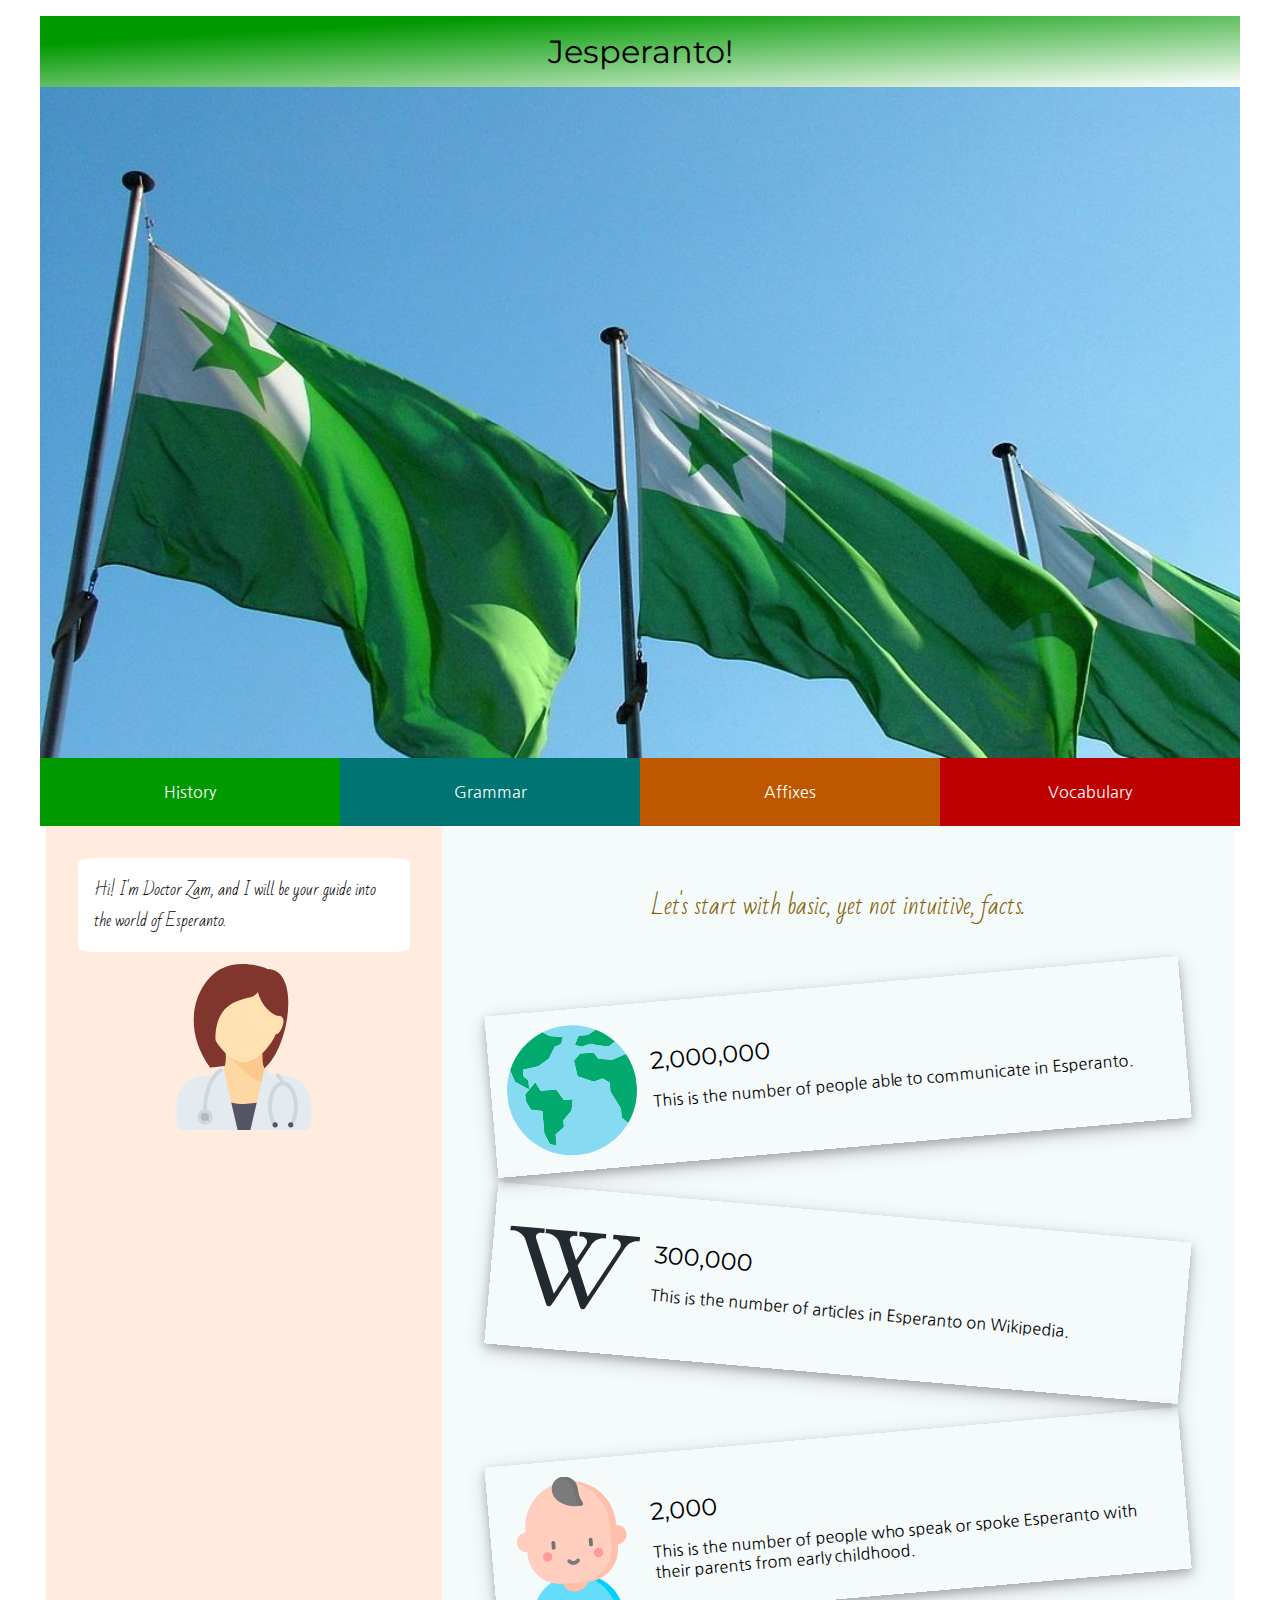
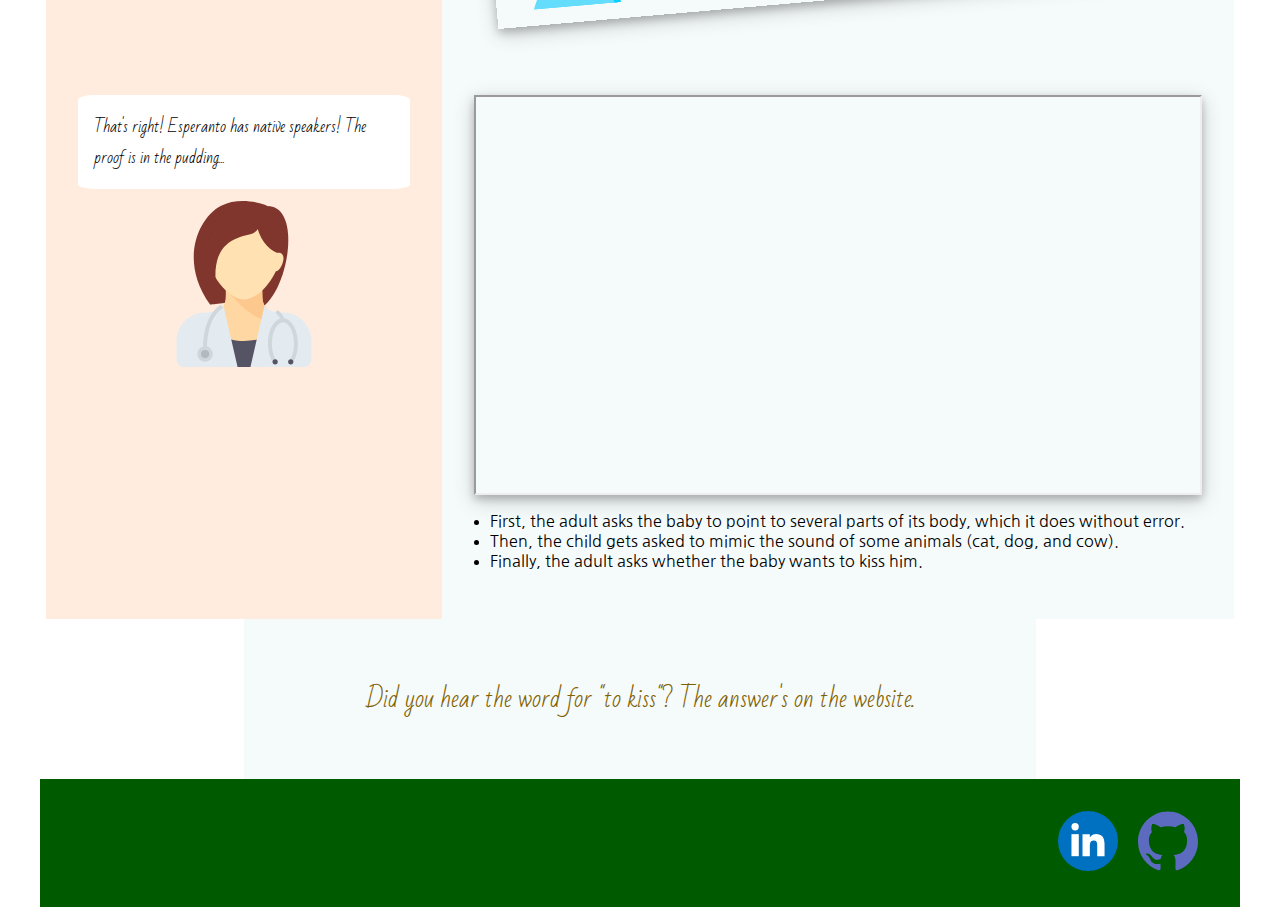
==== history.html @ cda76e1f "Cleaned and organized files." ====
<!DOCTYPE html>
<html lang="en">
<head>
    <meta charset="UTF-8">
    <meta name="viewport" content="width=device-width, initial-scale=1.0">
    <meta name="keywords" content="jesperanto, esperanto, introduction, basics, nutshell, 101, language,
                                   history, grammar, vocabulary, prefixes, suffixes, affixes, 
                                   alexis, van espen">
    <link href="styles/styles_desktop.css" rel="stylesheet" type="text/css">
    <link href="styles/styles_mobile.css" rel="stylesheet" type="text/css">
    
    <title>Jesperanto! Esperanto in a nutshell</title>
</head>
<body>
    <header>
        <img src="images/esperanto_flags_bluesky.jpg" 
             alt="Esperanto flags in a blue sky background">

        <h1>Jesperanto!</h1>

        <nav>
            <a href="history.html">History</a>
            <a href="grammar.html">Grammar</a>
            <a href="affixes.html">Affixes</a>
            <a href="vocabulary.html">Vocabulary</a>
        </nav>
    </header>

    <main>
        <section class="doctor-explains">

            <article class="doctor-zam">
                <p>Hi! I'm Doctor Zam, and I will be your guide into the world of Esperanto.</p>
            </article>

        </section>

        <section class="doctor-slides">

            <article class="message-zam">
                <p>Let's start with basic, yet not intuitive, facts.</p>
            </article>

            <article class="cards-deck-1">
                <div>
                    <img src="images/world.svg">
                    <h2>2,000,000</h2>
                    <p>This is the number of people able to communicate in Esperanto.</p>
                </div>

                <div>
                    <img src="images/wikipedia.svg">
                    <h2>300,000</h2>
                    <p>This is the number of articles in Esperanto on Wikipedia.</p>
                </div>

                <div>
                    <img src="images/baby.svg">
                    <h2>2,000</h2>
                    <p>This is the number of people who speak or spoke Esperanto with their parents from early childhood.</p>
                </div>
            </article>

        </section>

        <section class="doctor-explains">

            <article class="doctor-zam">
                <p>That's right! Esperanto has native speakers! The proof is in the pudding...</p>
            </article>

        </section>

        <section class="doctor-slides">

            <article class="card-video-iframe">
                <iframe src="https://www.youtube-nocookie.com/embed/l0ErKbLL5WQ" allow="encrypted-media">
                    <p>If your browser supported iframes, you'd be able to watch embedded videos!</p>
                </iframe>
                <div>
                    <ul>
                        <li>First, the adult asks the baby to point to several parts of its body, which it does without error.</li>
                        <li>Then, the child gets asked to mimic the sound of some animals (cat, dog, and cow).</li>
                        <li>Finally, the adult asks whether the baby wants to kiss him.</li>
                    </ul>
                </div>
            </article>
            
        </section>

        <section class="doctor-slides">
            <article>
                <p class="message-zam">
                    Did you hear the word for "to kiss"? The answer's on the website.
                </p>                
            </article>
        </section>

    </main>

    <footer>
        <nav>
            <a href="https://www.linkedin.com/in/alexisvanespen/"><img src="images/linkedin.svg"></a>
            <a href="https://github.com/AlexisVanEspen"><img src="images/github.svg"></a>
        </nav>
    </footer>
</body>
</html>
---- styles/styles_desktop.css ----
/*  Jesperanto! Esperanto in a nutshell. 
    Author: Alexis Van Espen.

    –––––––––––-––– MAIN STYLE SHEET : desktop first –––––––––––––––
*/

/*  Google Fonts. */
@import url('https://fonts.googleapis.com/css2?family=Montserrat:wght@400;500;600&display=swap');
@import url('https://fonts.googleapis.com/css2?family=Nanum+Gothic:wght@400;700;800&display=swap');
@import url('https://fonts.googleapis.com/css2?family=Bad+Script&display=swap');

/*  My own :root variables. */
:root {
    --font-family-1: "Nanum Gothic", "Segoe UI", "Helvetica Neue", sans-serif;
    --font-family-2: "Montserrat", "Segoe UI", "Helvetica Neue", sans-serif;
    --font-family-3: "Bad Script", cursive;

    /*  Colour scheme. */
    --colour-01: #009900;
    --colour-02: #37c637;
    --colour-03: #09c109;
    --colour-04: #ffecde;
    --colour-05: #f5fafa;
    --colour-06: #d2ebeb;
    --colour-07: #007373;
    --colour-08: #bf5700;
    --colour-09: #bf0000;
    --colour-10: #7f6000;
    --colour-11: #005b00;
    --colour-12: #f2f2f2;
}

/*  Initialize attributes (namely to anticipate responsive layout). 
    Inspired by, then adapted from, Clarissa Peterson's Responsive Layout course on LinkedIn Learning (https://www.linkedin.com/learning/responsive-layout/). 
*/
html {
    box-sizing: border-box;
    min-height: 100vh;
}
img {
	max-width: 100%;
}
*, *:before, *:after {
	box-sizing: inherit;
    margin: 0;
    padding: 0;
    width: 100%;
}
body {
    font-family: var(--font-family-1);
    width: 1200px;
    margin: 1em auto;
}
h1, h2, h3, h4, h5, h6 {
    font-family: var(--font-family-2);
    font-weight: 400;
}
a {
    color: #fff;
    text-decoration: none;
    display: block;
    text-align: center;
}

/*  –––––––––––-––– HEADER ––––––––––––––– */
header {
    display: grid;
    grid-template-rows: 1fr 10fr 1fr;
    overflow: hidden;
    height: 90vh;
}

/*  –––––––––––-––– HEADER : banner ––––––––––––––– */
header img {
    grid-row: 1 / 4;
    grid-column: 1 / 2;
    animation: header-image 5s;
    animation-fill-mode: backwards; 
    z-index: -1;
}

@keyframes header-image {
    from {
        transform: scale(1.5);
    }
    to {
        transform: scale(1);
    }
}

/*  –––––––––––-––– HEADER : logo ––––––––––––––– */
header h1 {
    grid-row: 1 / 2;
    grid-column: 1 / 2;
    background: linear-gradient(to bottom right, var(--colour-01) 20%, #fff 100%);
    text-align: center;
    padding: 0.5em;
}

/*  –––––––––––-––– HEADER : navigation ––––––––––––––– */
header nav {
    grid-row: 3 / 4;
    grid-column: 1 / 2;
    display: flex;
    flex-flow: row nowrap;
    justify-content: space-between;
}
header nav a {
    padding: 1.5em 1em; 
}
header nav a:nth-child(4n) {
    background-color: var(--colour-09);
}
header nav a:nth-child(4n+1) {
    background-color: var(--colour-01);
}
header nav a:nth-child(4n+2) {
    background-color: var(--colour-07);
}
header nav a:nth-child(4n+3) {
    background-color: var(--colour-08);
}

/*  –––––––––––-––– MAIN ––––––––––––––– */
main {
    display: flex;
    flex-flow: row wrap;
    justify-content: center;
}

/*  –––––––––––-––– MAIN : doctor-explains ––––––––––––––– */
.doctor-explains {
    background-color: var(--colour-04);
    padding: 2em;
    width: 33%;
}

/*  –––––––––––-––– MAIN : doctor-slides ––––––––––––––– */
.doctor-slides {
    background-color: var(--colour-05);
    padding: 2em;
    width: 66%;
}
.doctor-slides > article {
}

/*  –––––––––––-––– FOOTER ––––––––––––––– */
footer {
    background-color: var(--colour-11);
    padding: 2em;
}
footer nav {
    display: flex;
    flex-flow: row nowrap;
    justify-content: flex-end;
}
footer nav a {
    width: 5em;
}
footer nav a img {
    width: 75%;
}

/*  –––––––––––-––– doctor-zam ––––––––––––––– */
.doctor-zam {
    background: url('../images/doctor_zam.svg') no-repeat center bottom;
    background-size: 50%;
    height: 17em;
}
.doctor-zam p {
    font-family: var(--font-family-3);
    background-color: #fff;
    border-radius: 5%;
    padding: 1em;
}

/*  –––––––––––-––– message-zam ––––––––––––––– */
.message-zam {
    color: var(--colour-10);
    font-family: var(--font-family-3);
    text-align: center;
    font-size: 150%;
    padding: 1em;
}

/*  –––––––––––-––– cards-deck-1 ––––––––––––––– */
.cards-deck-1 {
    display: flex;
    flex-flow: row wrap;
    justify-content: center;
}
.cards-deck-1 > div {
    display: grid;
    grid-template-rows: repeat(2, 1fr);
    grid-template-columns: 1fr 4fr;
    grid-template-areas: 
        "picture    title"
        "picture    text"
        ;
    justify-content: space-between;
    align-items: center;
    grid-gap: 1em;
    /*  box-shadow definition taken from w3schools : 
        https://www.w3schools.com/css/tryit.asp?filename=trycss3_box-shadow5 */
    box-shadow: 0 4px 8px 0 rgba(0, 0, 0, 0.2), 0 6px 20px 0 rgba(0, 0, 0, 0.19);
    padding: 1em;
    margin: 2em 1em;
}
.cards-deck-1 > div img {
    grid-area: picture;
}
.cards-deck-1 > div h2 {
    grid-area: title;
    align-self: flex-end;
}
.cards-deck-1 > div p {
    grid-area: text;
    align-self: flex-start;
}
.cards-deck-1 > div:nth-child(odd) {
    transform: rotate(-5deg);
}
.cards-deck-1 > div:nth-child(even) {
    transform: rotate(5deg);
}

/*  –––––––––––-––– card-video-iframe ––––––––––––––– */
.card-video-iframe {
    display: flex;
    flex-flow: column wrap;
    justify-content: space-between;
}
.card-video-iframe iframe {
    /*  box-shadow definition taken from w3schools : 
    https://www.w3schools.com/css/tryit.asp?filename=trycss3_box-shadow5 */
    box-shadow: 0 4px 8px 0 rgba(0, 0, 0, 0.2), 0 6px 20px 0 rgba(0, 0, 0, 0.19);
    height: 25em;
}
.card-video-iframe div {
    padding: 1em;
}
---- styles/styles_mobile.css ----
/*  Jesperanto! Esperanto in a nutshell. 
    Author: Alexis Van Espen.

    –––––––––––-––– RESPONSIVENESS : mobile –––––––––––––––
    Load styles_desktop.css first.
*/

@media screen and (max-width: 768px) {

}
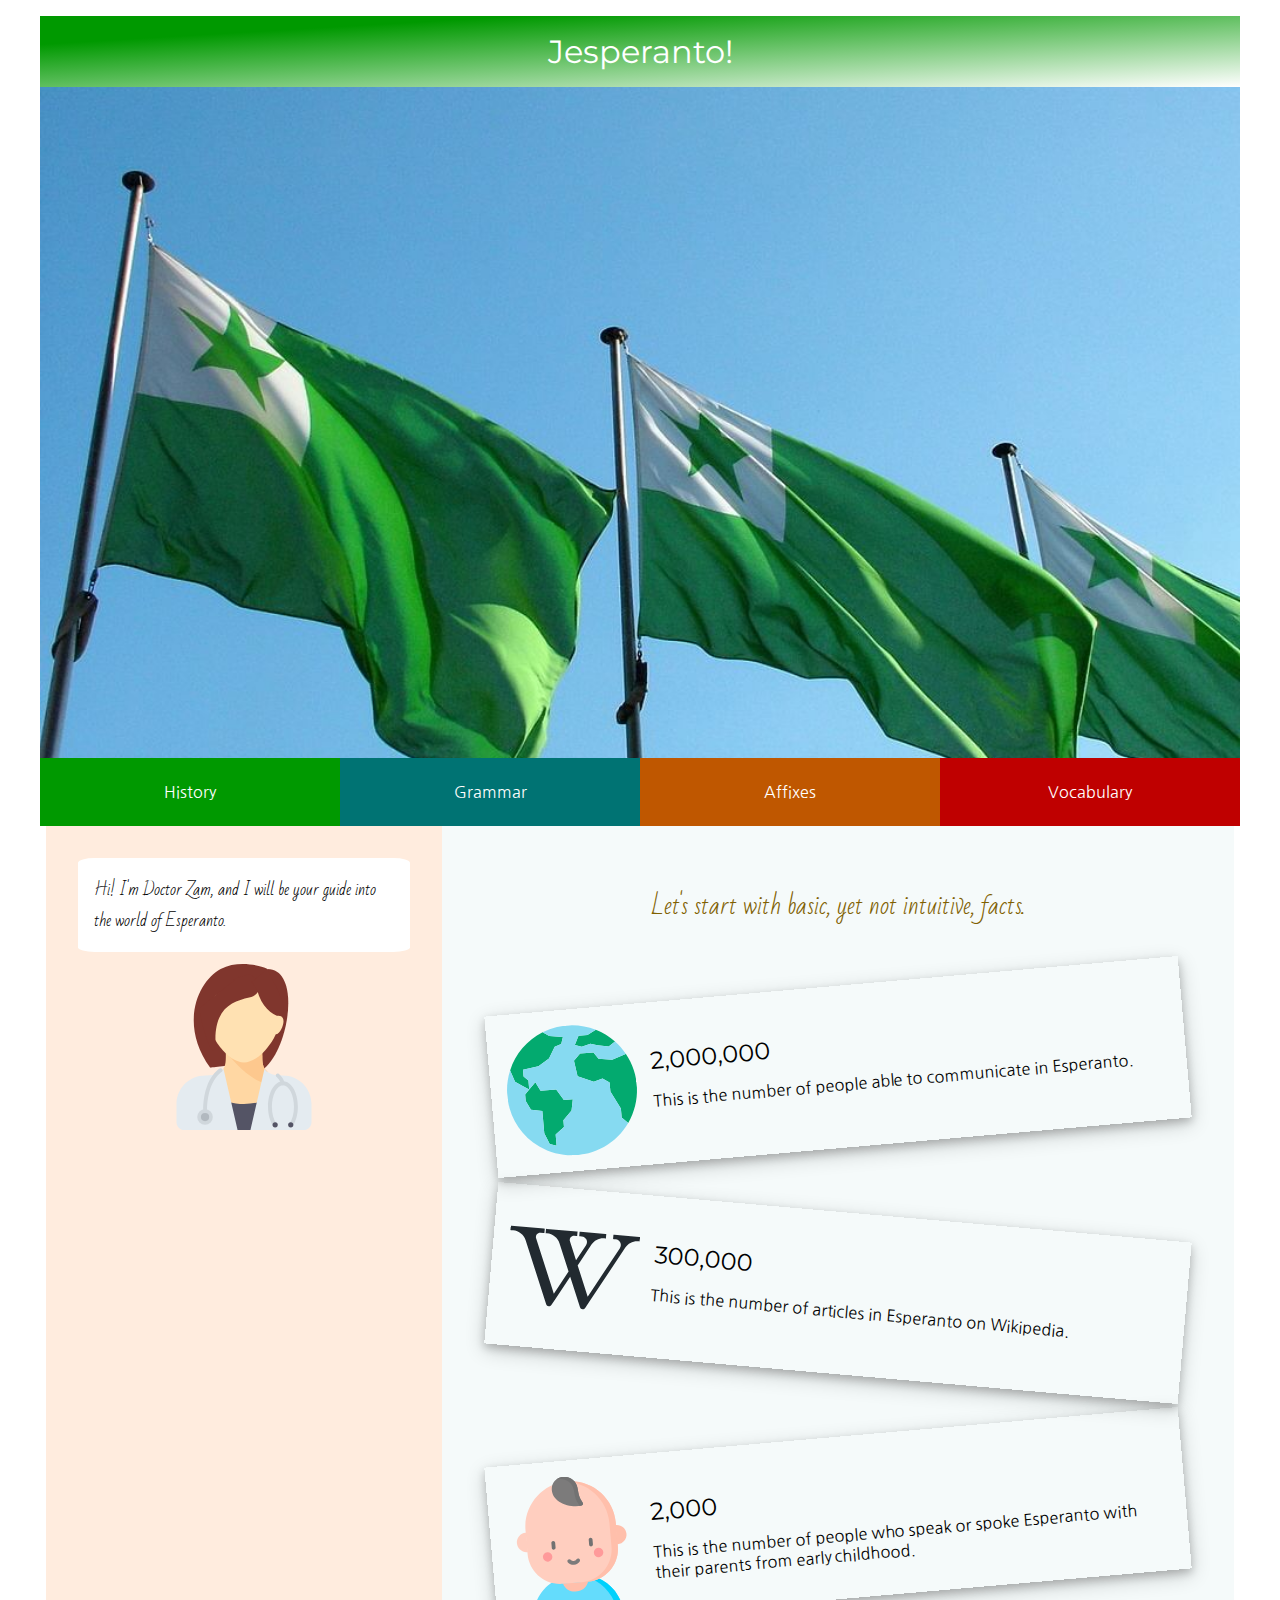
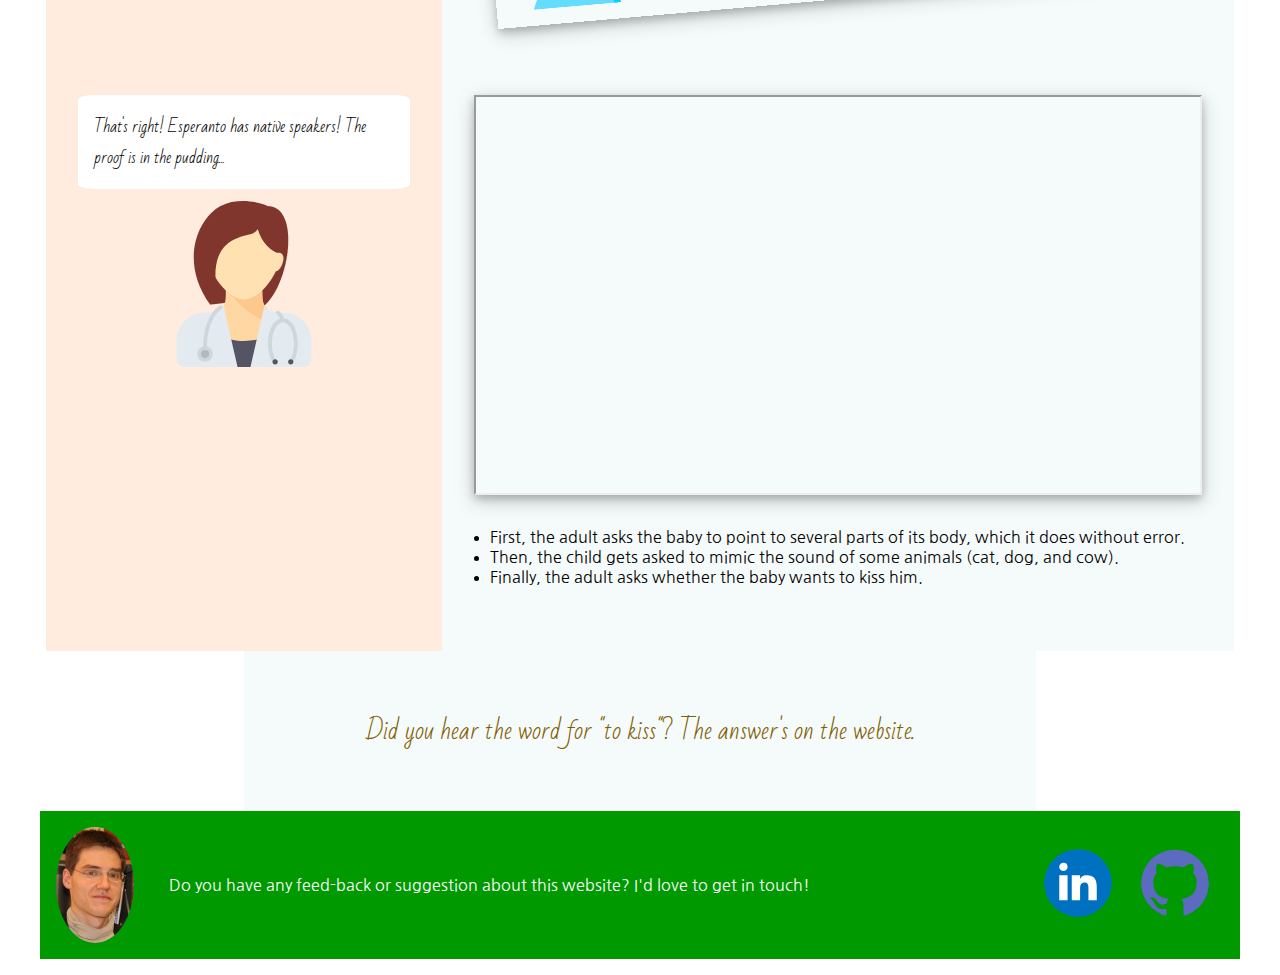
==== commit 953e1eca: "Fixed the footer and the link to index.html; added history.html." ====
--- a/history.html
+++ b/history.html
@@ -13,17 +13,17 @@
 </head>
 <body>
     <header>
-        <img src="images/esperanto_flags_bluesky.jpg" 
-             alt="Esperanto flags in a blue sky background">
+            <img src="images/esperanto_flags_bluesky.jpg" 
+                 alt="Esperanto flags in a blue sky background">
 
-        <h1>Jesperanto!</h1>
-
-        <nav>
-            <a href="history.html">History</a>
-            <a href="grammar.html">Grammar</a>
-            <a href="affixes.html">Affixes</a>
-            <a href="vocabulary.html">Vocabulary</a>
-        </nav>
+            <h1><a href="index.html">Jesperanto!</a></h1>
+            
+            <nav>
+                <a href="history.html">History</a>
+                <a href="grammar.html">Grammar</a>
+                <a href="affixes.html">Affixes</a>
+                <a href="vocabulary.html">Vocabulary</a>
+            </nav>
     </header>
 
     <main>
@@ -99,10 +99,10 @@
     </main>
 
     <footer>
-        <nav>
-            <a href="https://www.linkedin.com/in/alexisvanespen/"><img src="images/linkedin.svg"></a>
-            <a href="https://github.com/AlexisVanEspen"><img src="images/github.svg"></a>
-        </nav>
+        <img src="images/alexis_vanespen.png">
+        <p>Do you have any feed-back or suggestion about this website? I'd love to get in touch!</p>
+        <a href="https://www.linkedin.com/in/alexisvanespen/"><img src="images/linkedin.svg"></a>
+        <a href="https://github.com/AlexisVanEspen"><img src="images/github.svg"></a>
     </footer>
 </body>
 </html>--- a/styles/styles_desktop.css
+++ b/styles/styles_desktop.css
@@ -146,19 +146,23 @@
 
 /*  –––––––––––-––– FOOTER ––––––––––––––– */
 footer {
-    background-color: var(--colour-11);
-    padding: 2em;
-}
-footer nav {
-    display: flex;
-    flex-flow: row nowrap;
-    justify-content: flex-end;
-}
-footer nav a {
-    width: 5em;
-}
-footer nav a img {
-    width: 75%;
+    display: grid;
+    grid-template-columns: 1fr 9fr 1fr 1fr;
+    justify-content: center;
+    align-items: center;
+    background-color: var(--colour-01);
+    color: #fff;
+    padding: 1em;
+}
+footer p {
+    padding: 1em;
+}
+footer img {
+    border-radius: 50%;
+    width: 80%;
+}
+footer a img {
+    width: 70%;
 }
 
 /*  –––––––––––-––– doctor-zam ––––––––––––––– */
@@ -237,5 +241,5 @@
     height: 25em;
 }
 .card-video-iframe div {
-    padding: 1em;
-}
+    padding: 2em 1em;
+}
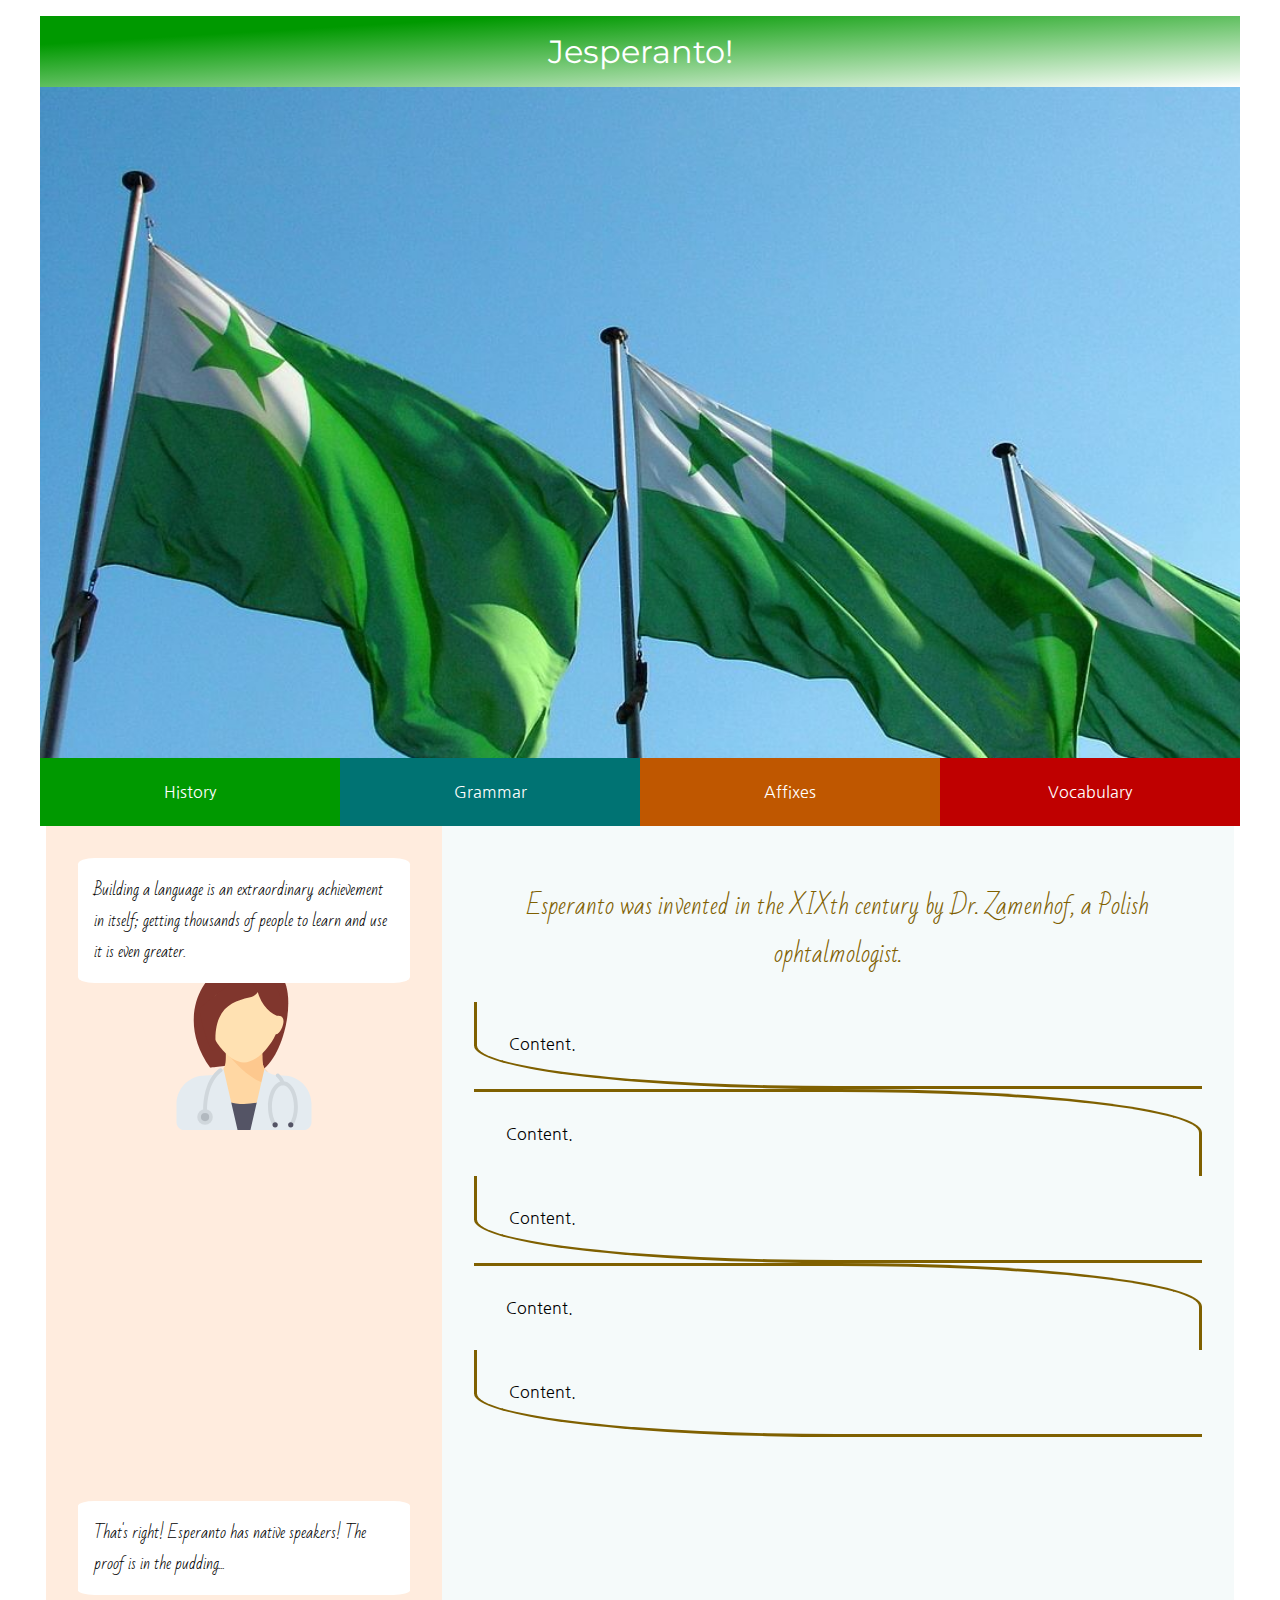
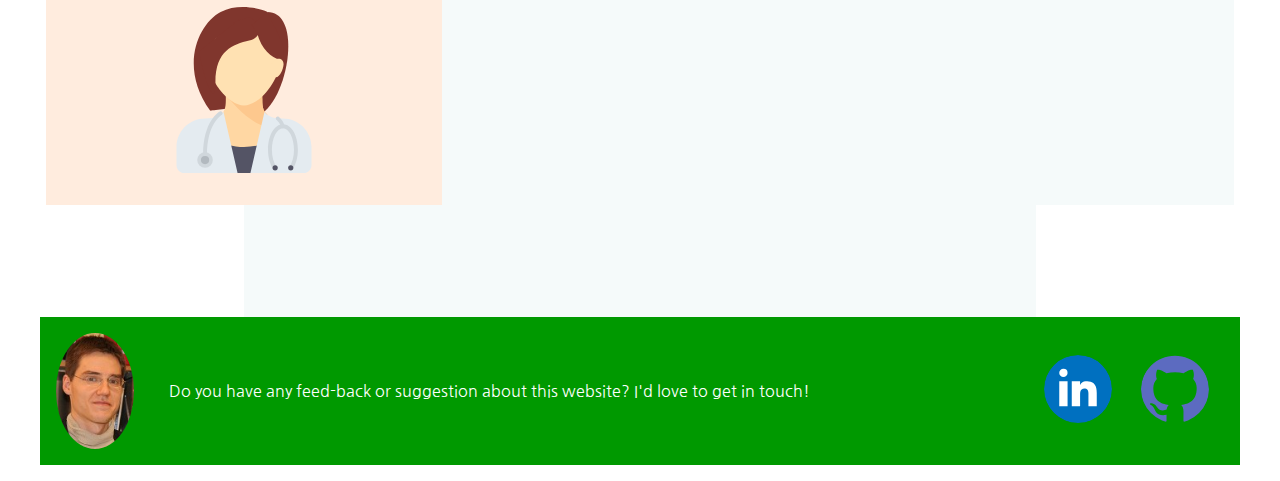
==== commit e861fcac: "Started the timeline of history.html." ====
--- a/history.html
+++ b/history.html
@@ -30,7 +30,8 @@
         <section class="doctor-explains">
 
             <article class="doctor-zam">
-                <p>Hi! I'm Doctor Zam, and I will be your guide into the world of Esperanto.</p>
+                <p>Building a language is an extraordinary achievement in itself; 
+                   getting thousands of people to learn and use it is even greater.</p>
             </article>
 
         </section>
@@ -38,26 +39,30 @@
         <section class="doctor-slides">
 
             <article class="message-zam">
-                <p>Let's start with basic, yet not intuitive, facts.</p>
+                <p>Esperanto was invented in the XIXth century by Dr. Zamenhof, a Polish ophtalmologist.</p>
             </article>
 
-            <article class="cards-deck-1">
+            <article class="timeline">
                 <div>
-                    <img src="images/world.svg">
-                    <h2>2,000,000</h2>
-                    <p>This is the number of people able to communicate in Esperanto.</p>
+                    Content.
+
                 </div>
 
                 <div>
-                    <img src="images/wikipedia.svg">
-                    <h2>300,000</h2>
-                    <p>This is the number of articles in Esperanto on Wikipedia.</p>
+                    Content.
+
                 </div>
 
                 <div>
-                    <img src="images/baby.svg">
-                    <h2>2,000</h2>
-                    <p>This is the number of people who speak or spoke Esperanto with their parents from early childhood.</p>
+                    Content.
+                </div>
+
+                <div>
+                    Content.
+                </div>
+
+                <div>
+                    Content.
                 </div>
             </article>
 
@@ -73,17 +78,8 @@
 
         <section class="doctor-slides">
 
-            <article class="card-video-iframe">
-                <iframe src="https://www.youtube-nocookie.com/embed/l0ErKbLL5WQ" allow="encrypted-media">
-                    <p>If your browser supported iframes, you'd be able to watch embedded videos!</p>
-                </iframe>
-                <div>
-                    <ul>
-                        <li>First, the adult asks the baby to point to several parts of its body, which it does without error.</li>
-                        <li>Then, the child gets asked to mimic the sound of some animals (cat, dog, and cow).</li>
-                        <li>Finally, the adult asks whether the baby wants to kiss him.</li>
-                    </ul>
-                </div>
+            <article class="">
+                
             </article>
             
         </section>
@@ -91,7 +87,7 @@
         <section class="doctor-slides">
             <article>
                 <p class="message-zam">
-                    Did you hear the word for "to kiss"? The answer's on the website.
+                    
                 </p>                
             </article>
         </section>
--- a/styles/styles_desktop.css
+++ b/styles/styles_desktop.css
@@ -243,3 +243,22 @@
 .card-video-iframe div {
     padding: 2em 1em;
 }
+
+/*  –––––––––––-––– timeline ––––––––––––––– */
+.timeline {
+
+}
+.timeline > div {
+    border-radius: 0 50%;
+    padding: 2em;
+    border: 3px solid var(--colour-10);
+}
+.timeline > div:nth-of-type(odd) {
+    border-top: 0;
+    border-right: 0;
+}
+.timeline > div:nth-of-type(even) {
+    border-bottom: 0;
+    border-left: 0;
+
+}
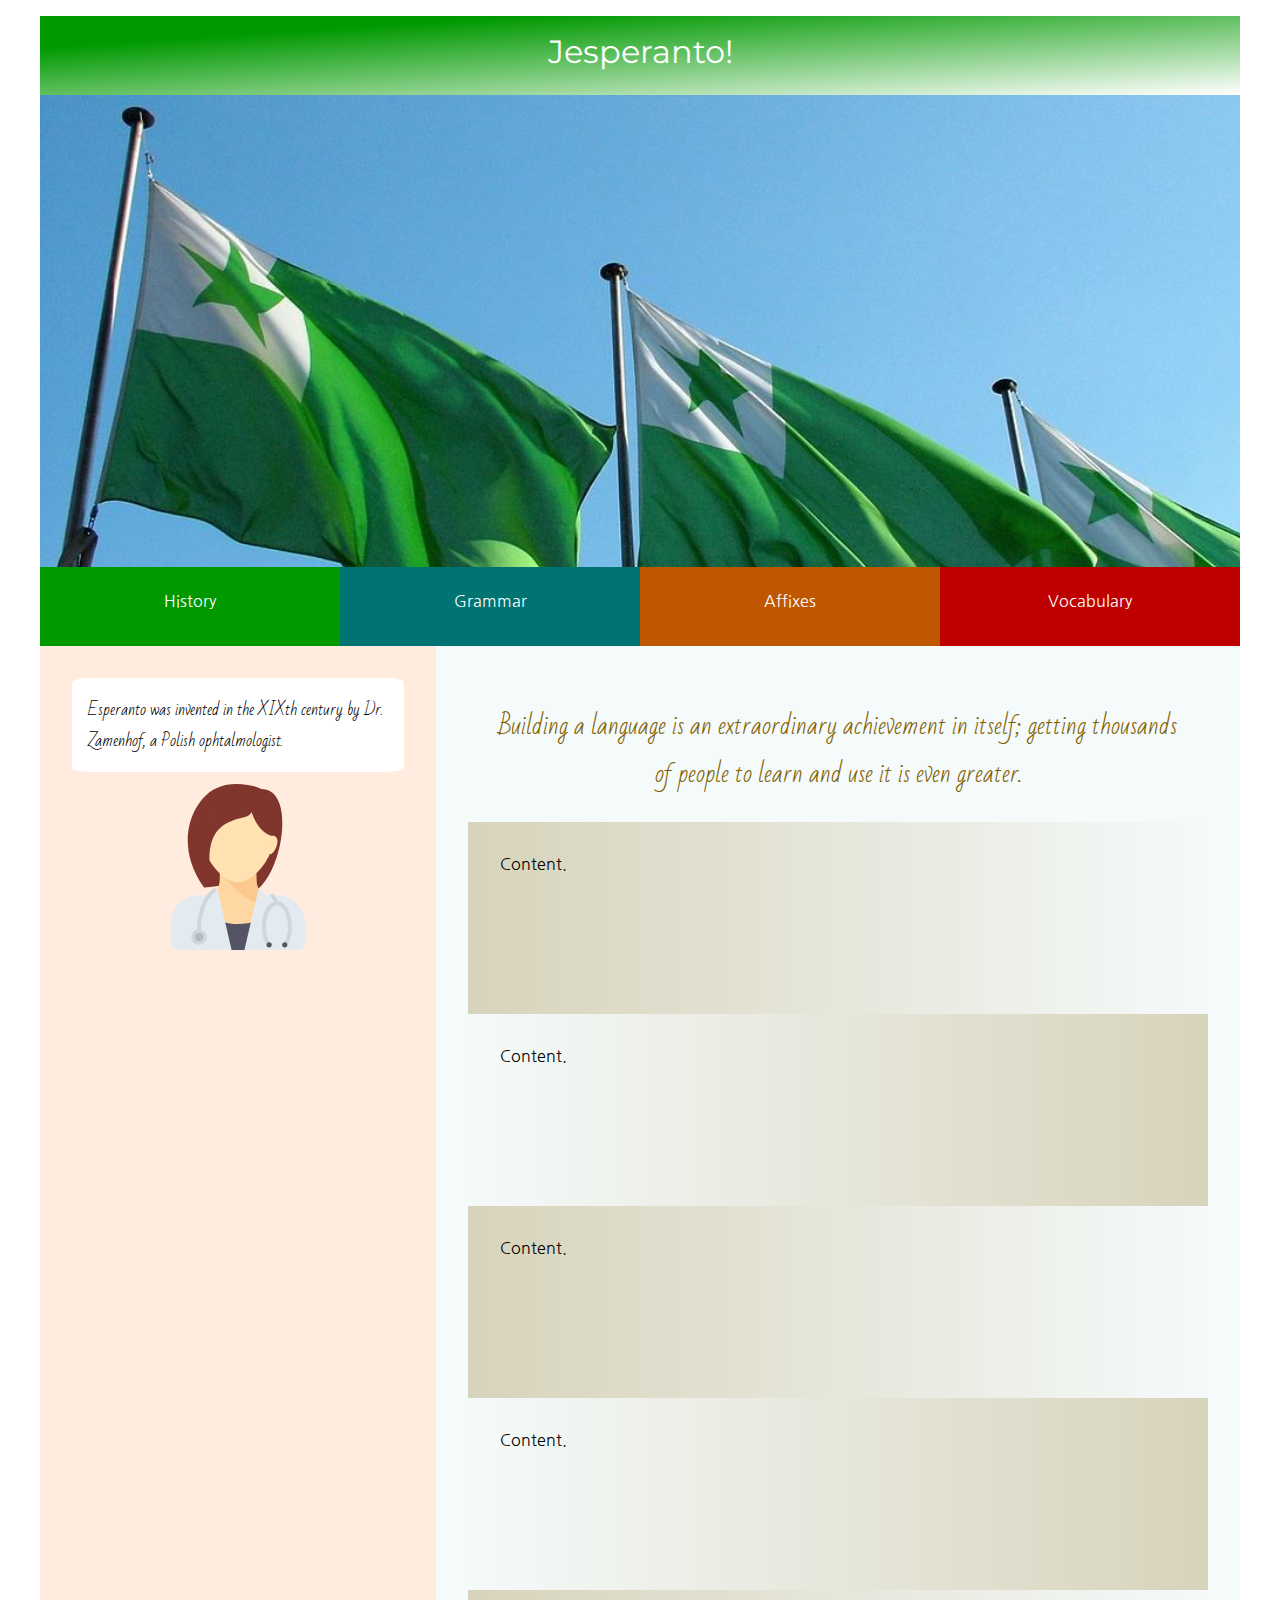
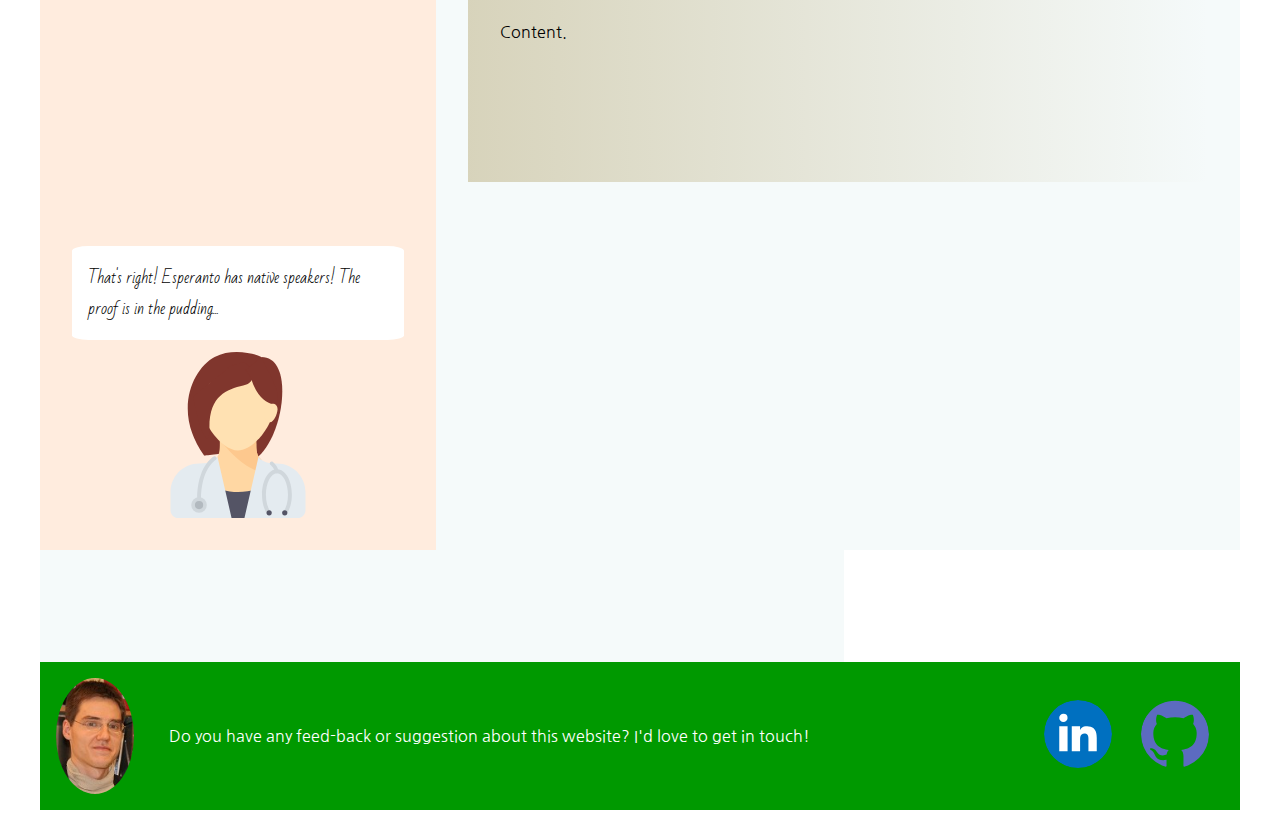
==== commit ed48e93a: "Created the outline of the timeline. Added new :root variables for gradients." ====
--- a/history.html
+++ b/history.html
@@ -30,8 +30,7 @@
         <section class="doctor-explains">
 
             <article class="doctor-zam">
-                <p>Building a language is an extraordinary achievement in itself; 
-                   getting thousands of people to learn and use it is even greater.</p>
+                <p>Esperanto was invented in the XIXth century by Dr. Zamenhof, a Polish ophtalmologist.</p>
             </article>
 
         </section>
@@ -39,7 +38,8 @@
         <section class="doctor-slides">
 
             <article class="message-zam">
-                <p>Esperanto was invented in the XIXth century by Dr. Zamenhof, a Polish ophtalmologist.</p>
+                <p>Building a language is an extraordinary achievement in itself; 
+                   getting thousands of people to learn and use it is even greater.</p>
             </article>
 
             <article class="timeline">
--- a/styles/styles_desktop.css
+++ b/styles/styles_desktop.css
@@ -28,10 +28,13 @@
     --colour-10: #7f6000;
     --colour-11: #005b00;
     --colour-12: #f2f2f2;
-}
-
-/*  Initialize attributes (namely to anticipate responsive layout). 
-    Inspired by, then adapted from, Clarissa Peterson's Responsive Layout course on LinkedIn Learning (https://www.linkedin.com/learning/responsive-layout/). 
+
+    /*  Colour scheme : gradients (b means begin) */
+    --colour-10-grad-1b: rgba(127, 96, 0, 0.25);
+}
+
+/*  Initialize attributes. 
+    Adapted from Clarissa Peterson's Responsive Layout course on LinkedIn Learning. 
 */
 html {
     box-sizing: border-box;
@@ -65,8 +68,13 @@
 /*  –––––––––––-––– HEADER ––––––––––––––– */
 header {
     display: grid;
+    grid-template-rows: 1fr 6fr 1fr;
+    overflow: hidden;
+    height: 70vh;
+}
+header#homepage {
+    display: grid;
     grid-template-rows: 1fr 10fr 1fr;
-    overflow: hidden;
     height: 90vh;
 }
 
@@ -74,17 +82,20 @@
 header img {
     grid-row: 1 / 4;
     grid-column: 1 / 2;
+    z-index: -1;
+    transform: translateY(-4em);
+}
+header#homepage img {
     animation: header-image 5s;
     animation-fill-mode: backwards; 
-    z-index: -1;
-}
-
+}
 @keyframes header-image {
     from {
         transform: scale(1.5);
     }
     to {
         transform: scale(1);
+        transform: translateY(-4em);
     }
 }
 
@@ -121,11 +132,32 @@
     background-color: var(--colour-08);
 }
 
+/*  –––––––––––-––– FOOTER ––––––––––––––– */
+footer {
+    display: grid;
+    grid-template-columns: 1fr 9fr 1fr 1fr;
+    justify-content: center;
+    align-items: center;
+    background-color: var(--colour-01);
+    color: #fff;
+    padding: 1em;
+}
+footer p {
+    padding: 1em;
+}
+footer img {
+    border-radius: 50%;
+    width: 80%;
+}
+footer a img {
+    width: 70%;
+}
+
 /*  –––––––––––-––– MAIN ––––––––––––––– */
 main {
     display: flex;
     flex-flow: row wrap;
-    justify-content: center;
+    justify-content: space-between;
 }
 
 /*  –––––––––––-––– MAIN : doctor-explains ––––––––––––––– */
@@ -139,30 +171,7 @@
 .doctor-slides {
     background-color: var(--colour-05);
     padding: 2em;
-    width: 66%;
-}
-.doctor-slides > article {
-}
-
-/*  –––––––––––-––– FOOTER ––––––––––––––– */
-footer {
-    display: grid;
-    grid-template-columns: 1fr 9fr 1fr 1fr;
-    justify-content: center;
-    align-items: center;
-    background-color: var(--colour-01);
-    color: #fff;
-    padding: 1em;
-}
-footer p {
-    padding: 1em;
-}
-footer img {
-    border-radius: 50%;
-    width: 80%;
-}
-footer a img {
-    width: 70%;
+    width: 67%;
 }
 
 /*  –––––––––––-––– doctor-zam ––––––––––––––– */
@@ -249,16 +258,12 @@
 
 }
 .timeline > div {
-    border-radius: 0 50%;
+    min-height: 12em;
     padding: 2em;
-    border: 3px solid var(--colour-10);
 }
 .timeline > div:nth-of-type(odd) {
-    border-top: 0;
-    border-right: 0;
+    background: linear-gradient(to right, var(--colour-10-grad-1b), var(--colour-05));
 }
 .timeline > div:nth-of-type(even) {
-    border-bottom: 0;
-    border-left: 0;
-
-}
+    background: linear-gradient(to left, var(--colour-10-grad-1b), var(--colour-05));
+}
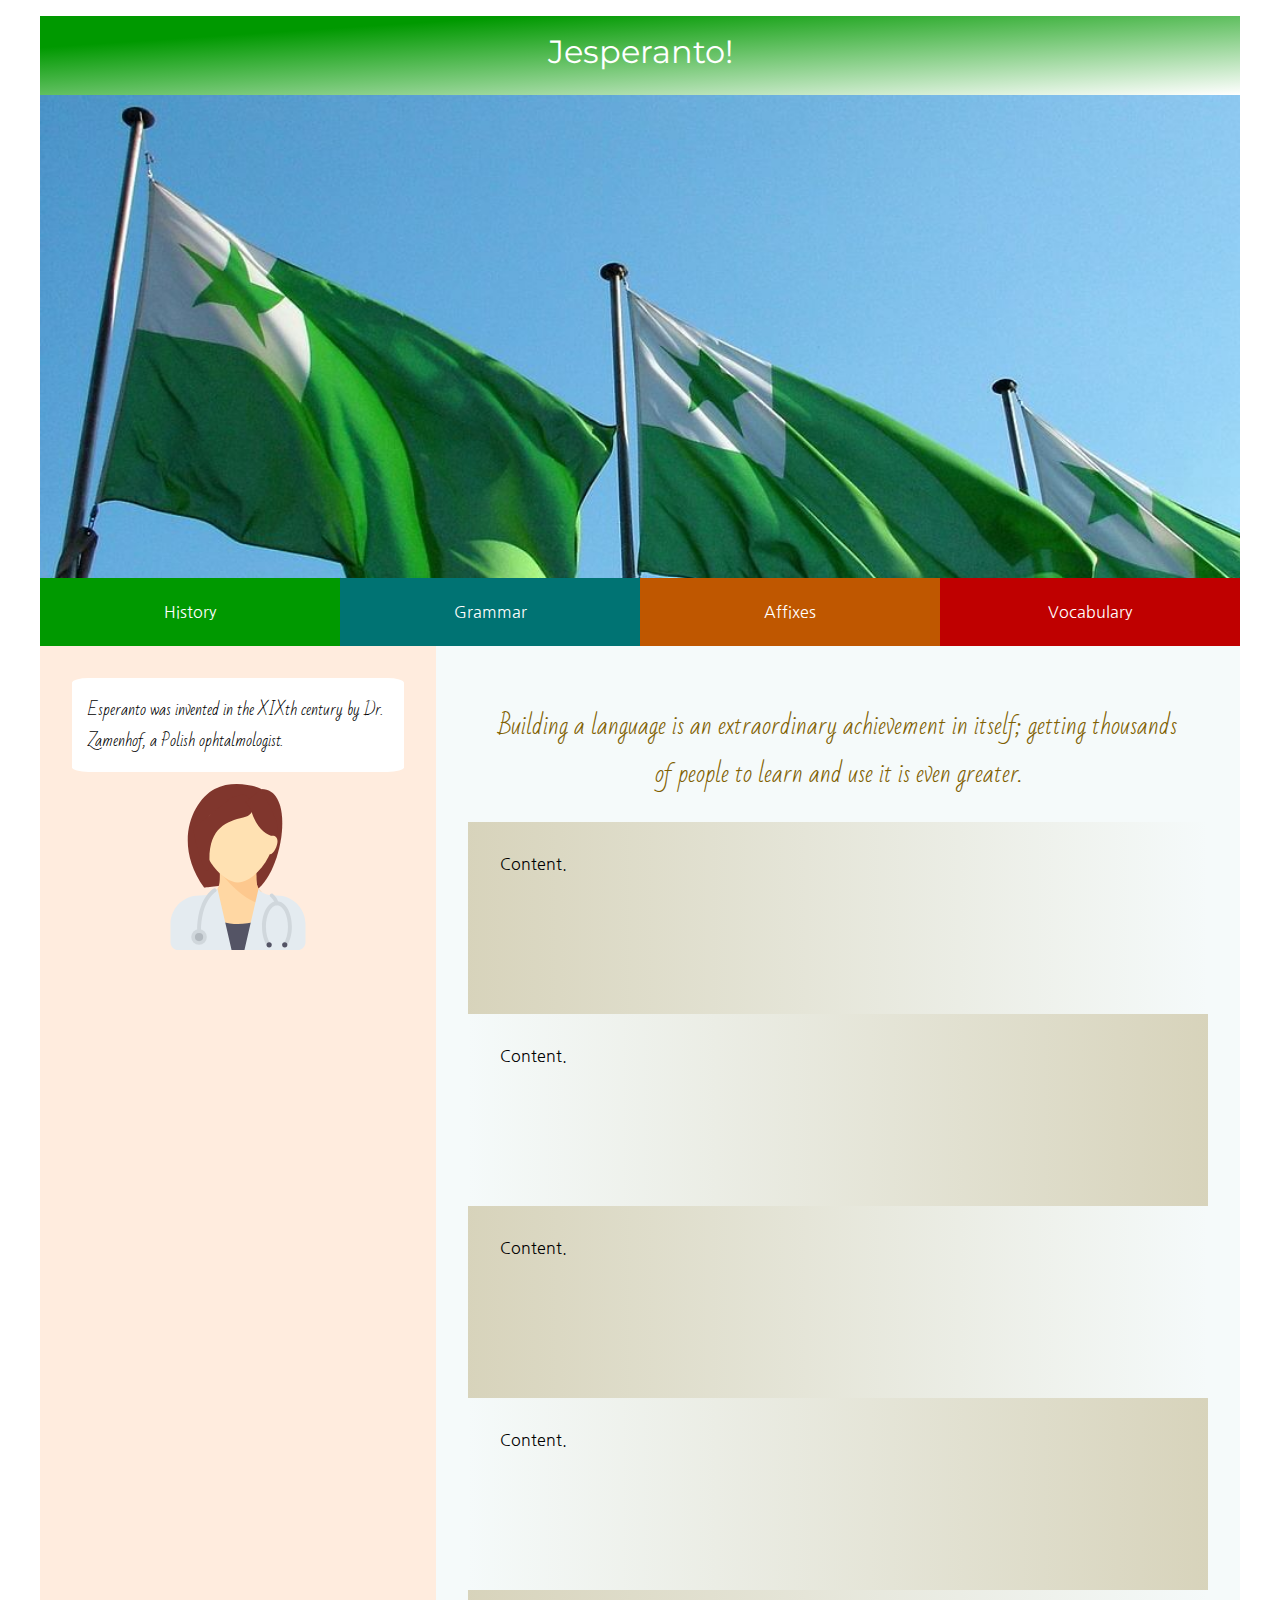
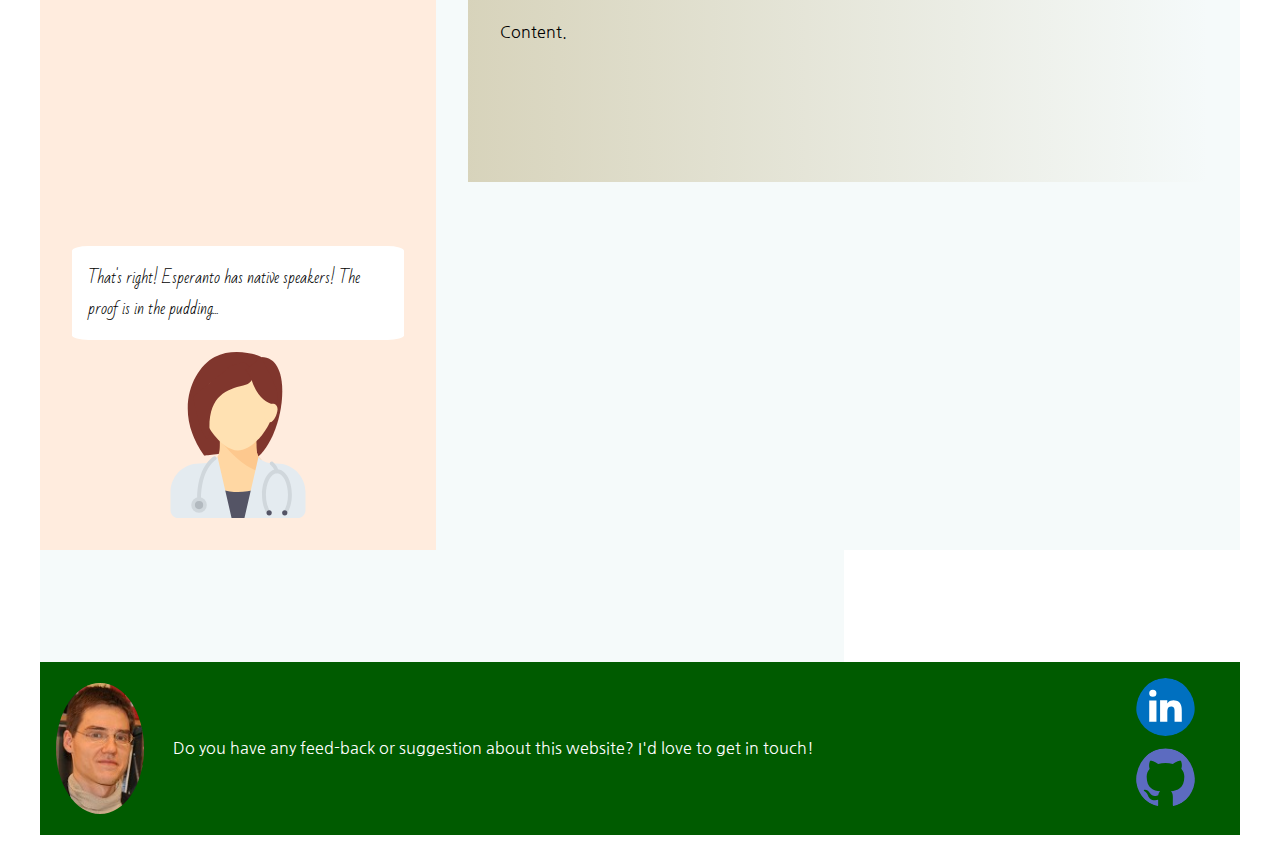
==== commit ea629bd3: "FIX: footer: alignment of social media icons." ====
--- a/history.html
+++ b/history.html
@@ -97,8 +97,10 @@
     <footer>
         <img src="images/alexis_vanespen.png">
         <p>Do you have any feed-back or suggestion about this website? I'd love to get in touch!</p>
-        <a href="https://www.linkedin.com/in/alexisvanespen/"><img src="images/linkedin.svg"></a>
-        <a href="https://github.com/AlexisVanEspen"><img src="images/github.svg"></a>
+        <div>
+            <a href="https://www.linkedin.com/in/alexisvanespen/"><img src="images/linkedin.svg"></a>
+            <a href="https://github.com/AlexisVanEspen"><img src="images/github.svg"></a>
+        </div>
     </footer>
 </body>
 </html>--- a/styles/styles_desktop.css
+++ b/styles/styles_desktop.css
@@ -115,9 +115,10 @@
     display: flex;
     flex-flow: row nowrap;
     justify-content: space-between;
+    align-items: flex-end;
 }
 header nav a {
-    padding: 1.5em 1em; 
+    padding: 1.5em 1em;
 }
 header nav a:nth-child(4n) {
     background-color: var(--colour-09);
@@ -135,22 +136,24 @@
 /*  –––––––––––-––– FOOTER ––––––––––––––– */
 footer {
     display: grid;
-    grid-template-columns: 1fr 9fr 1fr 1fr;
-    justify-content: center;
+    grid-template-columns: 1fr 8fr 1fr;
+    justify-content: space-between;
     align-items: center;
-    background-color: var(--colour-01);
+    background-color: var(--colour-11);
     color: #fff;
-    padding: 1em;
-}
-footer p {
     padding: 1em;
 }
 footer img {
     border-radius: 50%;
-    width: 80%;
-}
-footer a img {
-    width: 70%;
+    width: 75%;
+}
+footer div {
+    display: flex;
+    flex-flow: row wrap;
+}
+footer div img {
+    padding-bottom: 0.5em;
+    width: 50%;
 }
 
 /*  –––––––––––-––– MAIN ––––––––––––––– */
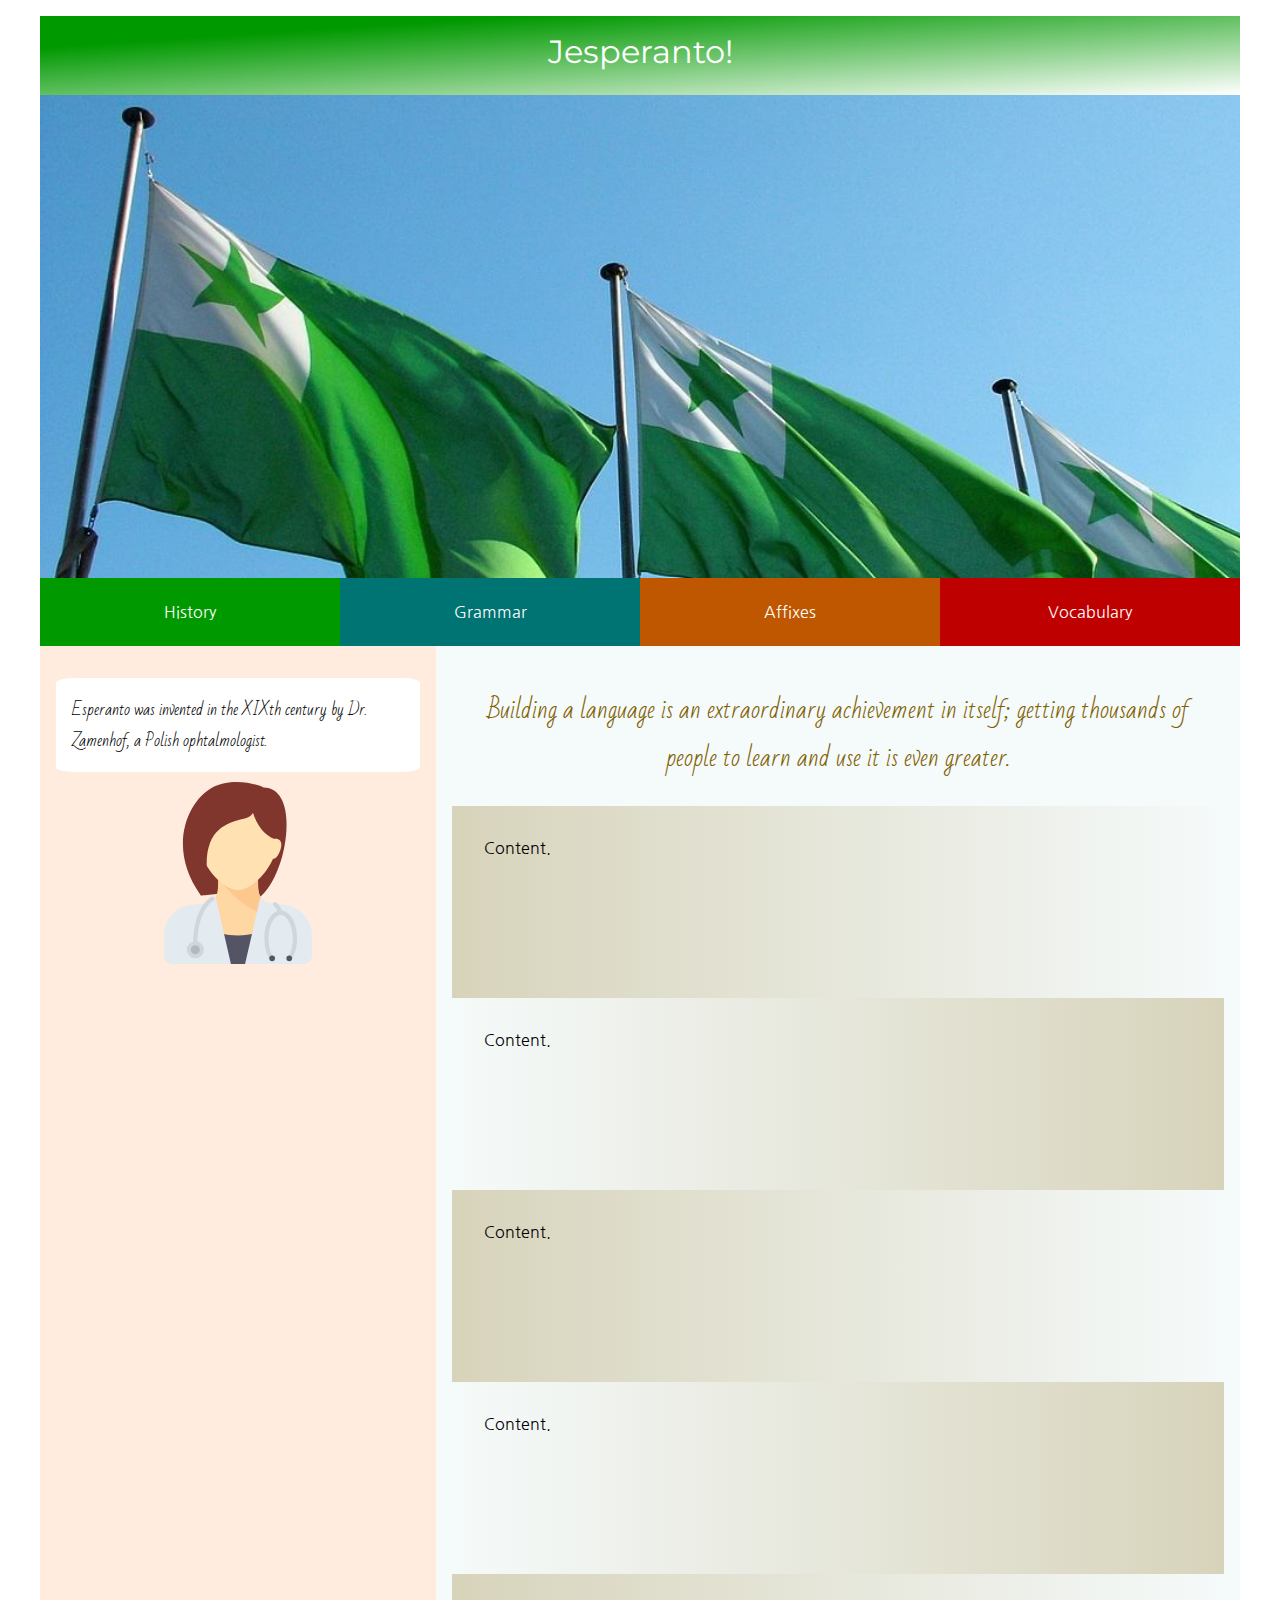
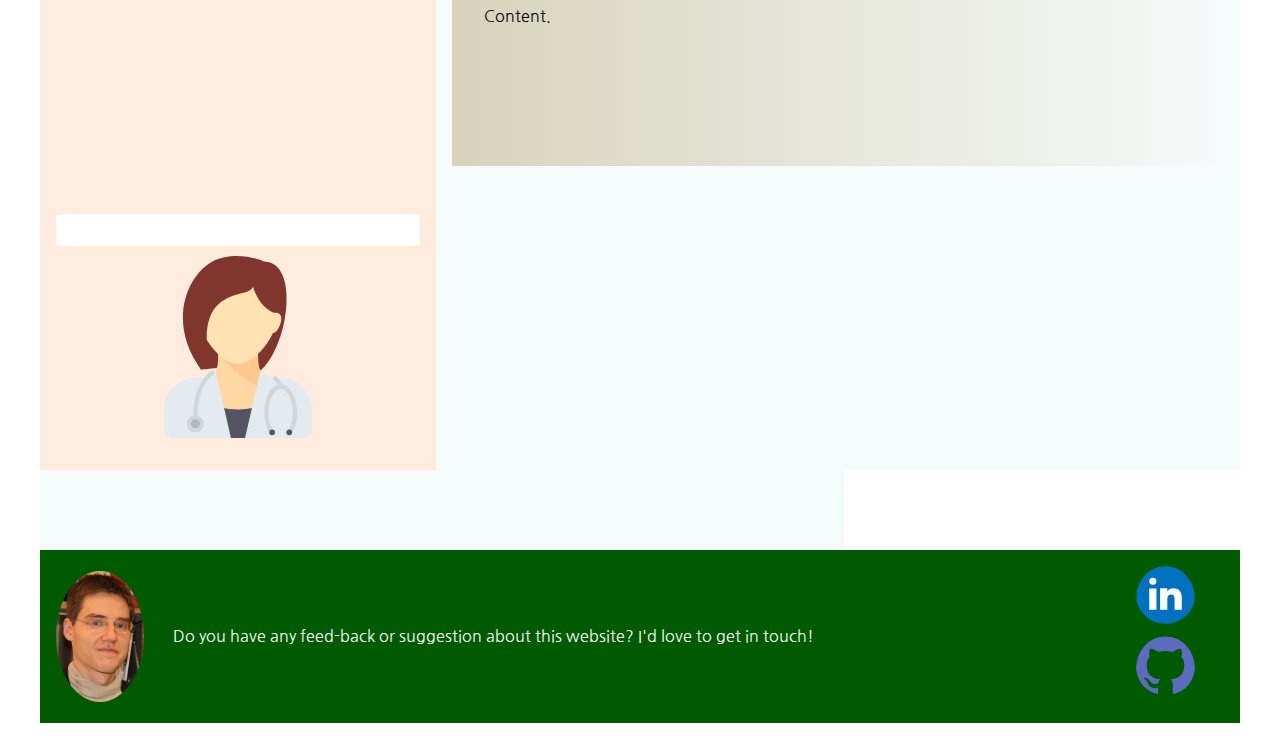
==== commit a05af559: "FIX: doctor-zam background-image works now independently of how many lines she speaks." ====
--- a/history.html
+++ b/history.html
@@ -30,7 +30,10 @@
         <section class="doctor-explains">
 
             <article class="doctor-zam">
-                <p>Esperanto was invented in the XIXth century by Dr. Zamenhof, a Polish ophtalmologist.</p>
+                <div class="speech-zam">
+                    <p>Esperanto was invented in the XIXth century by Dr. Zamenhof, a Polish ophtalmologist.</p>
+                </div>
+                <div class="picture-zam"></div>
             </article>
 
         </section>
@@ -71,7 +74,10 @@
         <section class="doctor-explains">
 
             <article class="doctor-zam">
-                <p>That's right! Esperanto has native speakers! The proof is in the pudding...</p>
+                <div class="speech-zam">
+                    <p></p>
+                </div>
+                <div class="picture-zam"></div>
             </article>
 
         </section>
--- a/styles/styles_desktop.css
+++ b/styles/styles_desktop.css
@@ -166,28 +166,33 @@
 /*  –––––––––––-––– MAIN : doctor-explains ––––––––––––––– */
 .doctor-explains {
     background-color: var(--colour-04);
-    padding: 2em;
+    padding: 1em;
     width: 33%;
 }
 
 /*  –––––––––––-––– MAIN : doctor-slides ––––––––––––––– */
 .doctor-slides {
     background-color: var(--colour-05);
-    padding: 2em;
+    padding: 1em;
     width: 67%;
 }
 
 /*  –––––––––––-––– doctor-zam ––––––––––––––– */
 .doctor-zam {
-    background: url('../images/doctor_zam.svg') no-repeat center bottom;
-    background-size: 50%;
-    height: 17em;
-}
-.doctor-zam p {
+    display: flex;
+    flex-flow: column nowrap;
+    padding: 1em 0;
+}
+.doctor-zam .speech-zam {
     font-family: var(--font-family-3);
     background-color: #fff;
     border-radius: 5%;
     padding: 1em;
+}
+.doctor-zam .picture-zam {
+    background: url('../images/doctor_zam.svg') no-repeat center bottom;
+    background-size: 50%;
+    height: 12em;
 }
 
 /*  –––––––––––-––– message-zam ––––––––––––––– */
